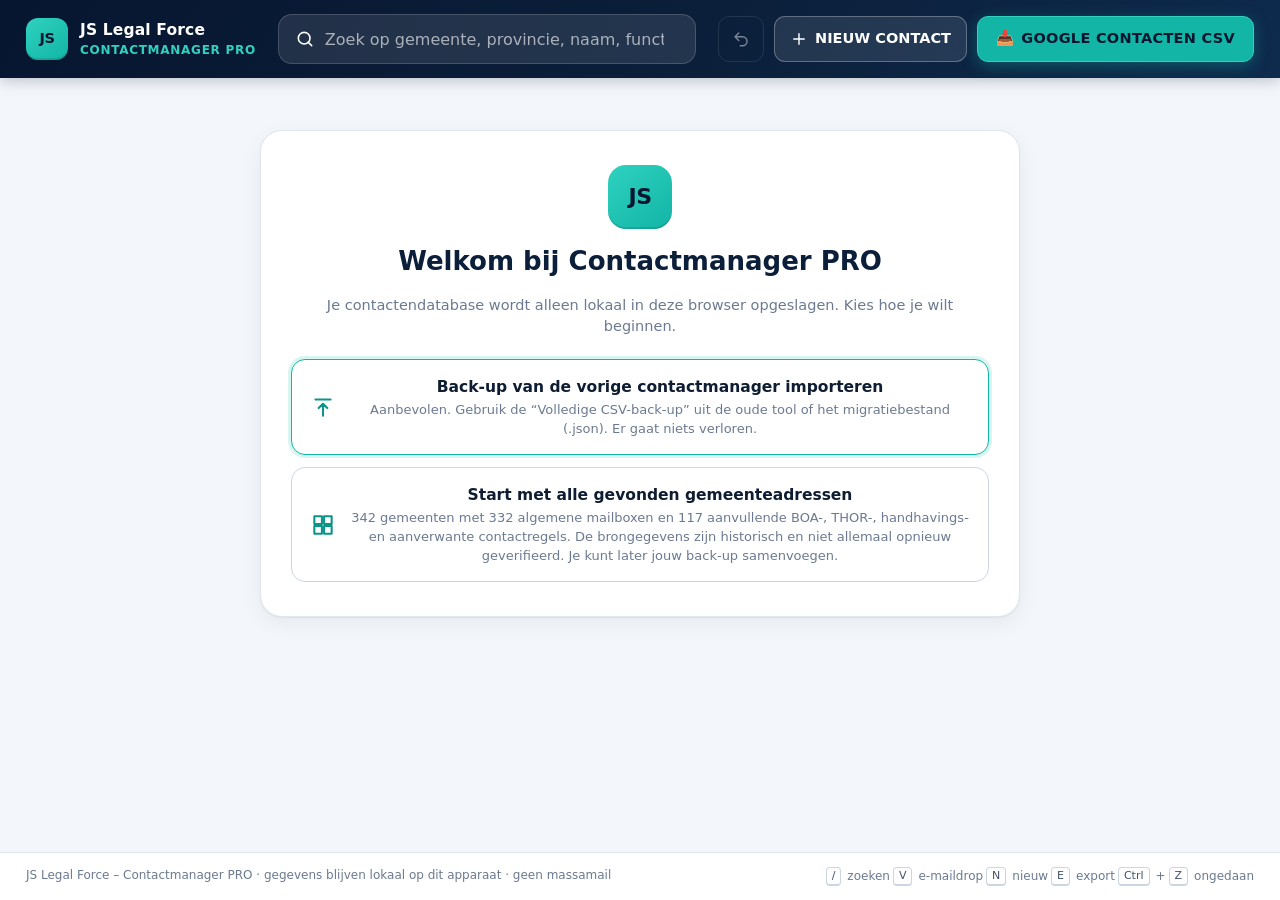
==== contactmanager/index.html @ adba1aff "Publiceer contactmanager versie 456 met vier nieuwe uitsluitingen" ====
<!doctype html>
<html lang="nl">
  <head>
    <meta charset="UTF-8" />
    <meta http-equiv="Content-Security-Policy" content="default-src 'self'; script-src 'self'; style-src 'self' 'unsafe-inline'; img-src 'self' data: blob:; connect-src 'self'; font-src 'self'; object-src 'none'; base-uri 'self'; form-action 'none'" />
    <meta name="viewport" content="width=device-width, initial-scale=1, viewport-fit=cover" />
    <meta name="referrer" content="no-referrer" />
    <meta name="theme-color" content="#0b1f3a" />
    <meta name="description" content="JS Legal Force – Contactmanager PRO: lokaal beheer van BOA- en handhavingscontacten." />
    <link rel="manifest" href="./manifest.webmanifest" />
    <link rel="icon" href="./icon.svg" type="image/svg+xml" />
    <link rel="apple-touch-icon" href="./icon-192.png" />
    <title>Contactmanager PRO – JS Legal Force</title>
    <script type="module" crossorigin src="./assets/index-direct-delete-456.js?v=20261107-456"></script>
    <link rel="stylesheet" crossorigin href="./assets/index-WfJSthUx.css">
  </head>
  <body>
    <div id="root"></div>
    <noscript>Deze applicatie heeft JavaScript nodig.</noscript>
  </body>
</html>
---- contactmanager/assets/index-WfJSthUx.css ----
:root{--navy-900: #071630;--navy-800: #0b1f3a;--navy-700: #13305a;--navy-600: #1d4278;--navy-100: #e6edf7;--teal-600: #0b9488;--teal-500: #12b5a6;--teal-400: #2fd1bf;--teal-100: #d8f6f1;--teal-50: #effcfa;--bg: #f3f6fa;--card: #ffffff;--ink: #0f1d33;--ink-2: #44546b;--muted: #6b7a90;--line: #e1e7ef;--line-2: #ccd6e3;--ok: #10855f;--ok-bg: #e3f6ee;--warn: #a35a00;--warn-bg: #fff2dc;--err: #c0322b;--err-bg: #fde8e7;--blue: #2463c7;--blue-bg: #e7efff;--r: 14px;--shadow: 0 1px 2px rgba(11, 31, 58, .06), 0 6px 22px rgba(11, 31, 58, .06);--shadow-lg: 0 24px 60px rgba(7, 22, 48, .28);--font: "Segoe UI Variable Text", "Segoe UI", system-ui, -apple-system, "Helvetica Neue", Arial, sans-serif;color-scheme:light}*{box-sizing:border-box}html,body{margin:0}body{font-family:var(--font);font-size:14.5px;color:var(--ink);background:var(--bg);-webkit-font-smoothing:antialiased;line-height:1.45}button,input,select,textarea{font:inherit;color:inherit}a{color:var(--teal-600)}code{font-family:ui-monospace,Cascadia Mono,Consolas,monospace;font-size:.9em;background:var(--navy-100);padding:1px 5px;border-radius:5px}kbd{font-family:inherit;font-size:11px;border:1px solid var(--line-2);border-bottom-width:2px;border-radius:4px;padding:0 5px;background:#fff;color:var(--ink-2)}.icon{flex:none}.icon.flip{transform:rotate(180deg)}.muted{color:var(--muted)}.micro{font-size:12px;color:var(--muted)}.small{font-size:13px}.pad{padding:20px 22px}.warn-text{color:var(--warn)}.ok-text{color:var(--ok)}.err-text{color:var(--err)}.row-gap{display:flex;gap:8px;align-items:center;flex-wrap:wrap}.row-gap.end{justify-content:flex-end}.app{min-height:100vh;display:flex;flex-direction:column}.sticky-head{position:sticky;top:0;z-index:30}:root{--head-h: 130px}.topbar{display:grid;grid-template-columns:auto minmax(260px,1fr) auto;gap:22px;align-items:center;padding:14px 26px;background:linear-gradient(120deg,var(--navy-900),var(--navy-800) 55%,#0e2a4d);color:#fff;box-shadow:0 2px 14px #07163040}.brand{display:flex;align-items:center;gap:12px;white-space:nowrap}.brand b{display:block;font-size:15.5px;letter-spacing:.01em}.brand span{display:block;font-size:12px;color:var(--teal-400);font-weight:600;letter-spacing:.06em;text-transform:uppercase}.brandmark{width:42px;height:42px;border-radius:12px;display:grid;place-items:center;font-weight:800;letter-spacing:-.5px;color:var(--navy-900);background:linear-gradient(140deg,var(--teal-400),var(--teal-500));box-shadow:inset 0 -2px #0000001f}.brandmark.big{width:64px;height:64px;font-size:22px;border-radius:18px;margin:0 auto 14px}.searchbar{display:flex;align-items:center;gap:10px;background:#ffffff1a;border:1px solid rgba(255,255,255,.16);border-radius:14px;padding:0 16px;height:50px;transition:.15s}.searchbar:focus-within{background:#fff;color:var(--ink);border-color:var(--teal-400);box-shadow:0 0 0 4px #2fd1bf40}.topbar .searchbar input[type=search]{flex:1;border:0;outline:0;background:transparent;font-size:16px;min-width:0;color:inherit;padding:0;box-shadow:none;height:100%}.searchbar input[type=search]::-webkit-search-cancel-button{cursor:pointer}.searchbar input::placeholder{color:#ffffff9e}.searchbar:focus-within input::placeholder{color:var(--muted)}.top-actions{display:flex;gap:10px;align-items:center}.tabs{display:flex;gap:4px;align-items:center;padding:0 26px;background:#fff;border-bottom:1px solid var(--line);overflow-x:auto}.tabs button{display:flex;gap:8px;align-items:center;border:0;background:none;padding:14px 14px 12px;font-weight:600;color:var(--ink-2);border-bottom:3px solid transparent;cursor:pointer;white-space:nowrap}.tabs button:hover{color:var(--navy-700)}.tabs button.on{color:var(--navy-800);border-bottom-color:var(--teal-500)}.savestate{margin-left:auto;font-size:12.5px;color:var(--muted);display:flex;gap:7px;align-items:center;white-space:nowrap;padding-left:12px}.savestate .dot{width:8px;height:8px;border-radius:50%;background:var(--ok)}.savestate.err{color:var(--err)}.savestate.err .dot{background:var(--err)}.main{flex:1;width:100%;max-width:1560px;margin:0 auto;padding:22px 26px 30px}.foot{display:flex;justify-content:space-between;gap:16px;flex-wrap:wrap;padding:14px 26px;font-size:12px;color:var(--muted);border-top:1px solid var(--line);background:#fff}.kbd-hints{display:flex;gap:6px;align-items:center;flex-wrap:wrap}.kbd-hints kbd+kbd{margin-left:-3px}.loading{min-height:100vh;display:grid;place-content:center;text-align:center;gap:8px;color:var(--muted);padding:20px}.loading .brandmark{margin:0 auto}.btn{display:inline-flex;align-items:center;justify-content:center;gap:7px;height:40px;padding:0 15px;border-radius:11px;border:1px solid var(--line-2);background:#fff;color:var(--navy-800);font-weight:650;cursor:pointer;white-space:nowrap;transition:background .12s,box-shadow .12s,transform .05s;text-decoration:none}.btn:hover{background:var(--navy-100)}.btn:active{transform:translateY(1px)}.btn:disabled{opacity:.45;cursor:not-allowed}.btn:focus-visible,.chip:focus-visible,.tabs button:focus-visible,.stat:focus-visible{outline:3px solid var(--teal-400);outline-offset:2px}.btn.small{height:32px;padding:0 11px;font-size:13px;border-radius:9px}.btn.big{height:48px;padding:0 22px;font-size:15px;letter-spacing:.02em}.btn.primary{background:var(--navy-800);color:#fff;border-color:var(--navy-800)}.btn.primary:hover{background:var(--navy-700)}.btn.teal{background:var(--teal-500);border-color:var(--teal-500);color:var(--navy-900)}.btn.teal:hover{background:var(--teal-400)}.btn.ghost{background:transparent;border-color:transparent}.btn.ghost:hover{background:var(--navy-100)}.btn.danger{color:var(--err)}.btn.add{background:#ffffff1a;color:#fff;border-color:#ffffff47;height:46px}.btn.add:hover{background:#fff3}.btn.google{background:var(--teal-500);color:var(--navy-900);border-color:var(--teal-400);height:46px;padding:0 18px;box-shadow:0 4px 16px #12b5a659;letter-spacing:.02em}.btn.google:hover{background:var(--teal-400)}.btn.ghost-light{background:transparent;color:#fff;border-color:#ffffff38;height:46px;width:46px;padding:0}.btn.ghost-light:hover{background:#ffffff1f}.icon-btn{border:0;background:none;width:36px;height:36px;border-radius:10px;display:grid;place-items:center;cursor:pointer;color:var(--ink-2);flex:none}.icon-btn:hover{background:var(--navy-100)}.linkbtn{border:0;background:none;padding:0;color:var(--teal-600);font-weight:600;cursor:pointer}.linkbtn:hover{text-decoration:underline}.field{display:flex;flex-direction:column;gap:5px;margin-bottom:12px;min-width:0}.field label{font-size:12.5px;font-weight:650;color:var(--ink-2);display:flex;gap:8px;align-items:center;flex-wrap:wrap}input:not([type=checkbox]):not([type=radio]),select,textarea{width:100%;border:1px solid var(--line-2);border-radius:10px;background:#fff;padding:9px 12px;min-height:40px;outline:0;transition:border .12s,box-shadow .12s}input:focus,select:focus,textarea:focus{border-color:var(--teal-500);box-shadow:0 0 0 3px #12b5a633}input.invalid{border-color:#e6a3a0;background:snow}input[data-conf=voorstel]{border-color:#f0c27a;background:#fffcf5}input[data-conf=hoog]{border-color:#9bd8c9}textarea{resize:vertical}select.small{min-height:32px;padding:4px 8px;width:auto;font-size:13px}input[type=checkbox],input[type=radio]{width:17px;height:17px;accent-color:var(--teal-600);cursor:pointer}.check{display:flex;gap:9px;align-items:center;margin:8px 0;cursor:pointer}.hint{font-size:12px;color:var(--muted)}.hint.warn{color:var(--warn)}.grid2{display:grid;grid-template-columns:1fr 1fr;gap:0 14px}.combo{position:relative}.combo-list{position:absolute;z-index:60;top:calc(100% + 4px);left:0;right:0;list-style:none;margin:0;padding:5px;background:#fff;border:1px solid var(--line-2);border-radius:11px;box-shadow:var(--shadow-lg);max-height:290px;overflow:auto;min-width:220px}.combo-list li{display:flex;justify-content:space-between;gap:10px;padding:8px 10px;border-radius:8px;cursor:pointer}.combo-list li small{color:var(--muted)}.combo-list li.active,.combo-list li:hover{background:var(--teal-50)}.badge{display:inline-flex;align-items:center;gap:4px;padding:2px 9px;border-radius:999px;font-size:11.5px;font-weight:650;white-space:nowrap;background:var(--navy-100);color:var(--navy-700);line-height:1.6}.badge.ok{background:var(--ok-bg);color:var(--ok)}.badge.warn{background:var(--warn-bg);color:var(--warn)}.badge.err{background:var(--err-bg);color:var(--err)}.badge.teal{background:var(--teal-100);color:#075e57}.badge.navy{background:var(--blue-bg);color:var(--blue)}.badge.muted{background:#eef1f5;color:var(--muted)}.chip{display:inline-flex;gap:6px;align-items:center;border:1px solid var(--line-2);background:#fff;border-radius:999px;padding:6px 12px;font-size:13px;font-weight:600;cursor:pointer;color:var(--ink-2);text-decoration:none}.chip:hover{border-color:var(--teal-500)}.chip.on{background:var(--navy-800);color:#fff;border-color:var(--navy-800)}.chip.on.ok{background:var(--ok);border-color:var(--ok)}.chip.on.err{background:var(--err);border-color:var(--err)}.chip.on.teal{background:var(--teal-600);border-color:var(--teal-600)}.chips{display:flex;flex-wrap:wrap;gap:6px;margin-top:8px}.srclink{display:inline-flex;gap:4px;align-items:center;font-size:12.5px;font-weight:600;text-decoration:none;max-width:100%;overflow:hidden;text-overflow:ellipsis;white-space:nowrap}.srclink:hover{text-decoration:underline}.info{background:var(--teal-50);border:1px solid var(--teal-100);color:#0d4f4a;padding:12px 14px;border-radius:11px;margin:12px 0}.info.small{font-size:13px}.info.err{background:var(--err-bg);border-color:#f6c5c2;color:var(--err)}.panel{background:var(--card);border:1px solid var(--line);border-radius:var(--r);box-shadow:var(--shadow)}.panel h3{margin:0 0 8px;font-size:16.5px;display:flex;gap:9px;align-items:center}.panel-title{display:flex;justify-content:space-between;align-items:center;margin-bottom:8px}.dash{display:grid;gap:18px}.stats{display:grid;grid-template-columns:repeat(8,minmax(0,1fr));gap:10px}.stat{text-align:left;display:grid;grid-template-columns:auto 1fr;grid-template-areas:"icon val" "label label" "sub sub";gap:0 9px;align-items:center;align-content:start;background:#fff;border:1px solid var(--line);border-radius:12px;padding:12px 13px 11px;box-shadow:var(--shadow);cursor:pointer;transition:.15s;position:relative;overflow:hidden}.stat:after{content:"";position:absolute;left:0;right:0;bottom:0;height:3px;background:var(--navy-700)}.stat.teal:after{background:var(--teal-500)}.stat.ok:after{background:var(--ok)}.stat.warn:after{background:#f0a020}.stat.muted:after{background:#b7c2d0}.stat.blue:after{background:var(--blue)}.stat:hover{transform:translateY(-2px);box-shadow:0 10px 26px #0b1f3a1a;border-color:var(--line-2)}.stat-icon{grid-area:icon;width:30px;height:30px;border-radius:9px;display:grid;place-items:center;background:var(--navy-100);color:var(--navy-700)}.stat-icon .icon{width:17px;height:17px}.stat.teal .stat-icon{background:var(--teal-100);color:var(--teal-600)}.stat.ok .stat-icon{background:var(--ok-bg);color:var(--ok)}.stat.warn .stat-icon{background:var(--warn-bg);color:var(--warn)}.stat.blue .stat-icon{background:var(--blue-bg);color:var(--blue)}.stat-val{grid-area:val;font-size:25px;line-height:1.1;font-weight:780;letter-spacing:-.02em;color:var(--navy-800);font-variant-numeric:tabular-nums}.stat-label{grid-area:label;font-weight:650;color:var(--ink-2);margin-top:7px;font-size:13px;line-height:1.3}.stat-sub{grid-area:sub;font-size:11.5px;color:var(--muted);line-height:1.3;margin-top:2px}.banner{display:flex;gap:14px;align-items:center;flex-wrap:wrap;padding:13px 16px;border-radius:var(--r);background:var(--warn-bg);border:1px solid #f5d9a6;color:#5f3a00}.banner>div{flex:1;min-width:200px}.recent ul{list-style:none;margin:0;padding:0}.recent li{display:flex;justify-content:space-between;gap:10px;align-items:center;padding:10px 6px;border-top:1px solid var(--line);cursor:pointer;border-radius:8px}.recent li:hover{background:var(--bg)}.recent li small{display:block;color:var(--muted);font-size:12.5px}.recent li b{word-break:break-all}.drop-panel{background:#fff;border-radius:calc(var(--r) + 4px);border:1px solid var(--line);box-shadow:var(--shadow);overflow:hidden}.dropzone{padding:20px 22px;background:linear-gradient(180deg,var(--teal-50),#fff 70%);border-bottom:1px solid var(--line);transition:.15s}.dropzone.dragging{background:var(--teal-100);box-shadow:inset 0 0 0 3px var(--teal-500)}.drop-title{display:flex;gap:10px;align-items:center;font-size:19px;font-weight:800;letter-spacing:.02em;color:var(--navy-800);margin-bottom:12px}.drop-title .icon{color:var(--teal-600)}.dropzone textarea{min-height:128px;border:2px dashed #9fdcd3;background:#fff;font-size:15px;border-radius:14px;padding:14px 16px}.dropzone textarea:focus{border-style:solid;border-color:var(--teal-500)}.dropzone.has-rows textarea{min-height:70px}.drop-tools{display:flex;gap:14px;justify-content:space-between;align-items:flex-end;flex-wrap:wrap;margin-top:12px}.drop-opts{display:grid;grid-template-columns:minmax(200px,260px) minmax(220px,340px);gap:12px;flex:1}.drop-opts .field{margin:0}.drop-buttons{display:flex;gap:8px;flex-wrap:wrap}.review{padding:18px 22px 16px}.review-head h3{margin:0;font-size:17px}.review-head p{margin:4px 0 12px;font-size:13px}.review-foot{display:flex;justify-content:space-between;gap:12px;align-items:center;flex-wrap:wrap;border-top:1px solid var(--line);margin-top:12px;padding-top:14px}.review-list{display:grid;gap:8px;max-height:560px;overflow:auto;padding:2px}.rrow{display:grid;grid-template-columns:22px minmax(190px,1.4fr) minmax(170px,1fr) minmax(130px,1fr) minmax(130px,1fr) minmax(150px,.9fr) 128px;gap:8px;align-items:center;padding:9px 10px;border:1px solid var(--line);border-radius:12px;background:#fff}.rrow.off{opacity:.55}.rrow .rmail b{word-break:break-all;font-size:13.5px}.rrow input:not([type=checkbox]),.rrow select{min-height:36px;padding:6px 9px;font-size:13.5px}.rrow .rdup{grid-column:2 / -1}.rstatus{text-align:right}.single{border:1px solid var(--line);border-radius:14px;padding:16px;background:#fbfdfe}.single-mail{display:flex;gap:8px;align-items:center;font-size:17px;margin-bottom:14px;color:var(--navy-800);word-break:break-all}.dup{display:flex;gap:10px;align-items:flex-start;background:var(--warn-bg);border:1px solid #f5d9a6;border-radius:11px;padding:10px 12px;color:#5f3a00;margin:8px 0}.dup .icon{margin-top:2px;color:var(--warn)}.seg{display:inline-flex;flex-wrap:wrap;gap:4px;margin-top:8px}.seg button{border:1px solid #e8c88c;background:#fff;border-radius:8px;padding:5px 10px;font-size:12.5px;font-weight:600;cursor:pointer}.seg button.on{background:var(--navy-800);color:#fff;border-color:var(--navy-800)}.ctx{margin-top:8px;font-size:13px;color:var(--ink-2)}.ctx summary{cursor:pointer;color:var(--muted)}.ctx p{background:var(--bg);padding:10px 12px;border-radius:9px;white-space:pre-wrap;margin:6px 0 0}.contacts{display:flex;flex-direction:column;height:calc(100vh - var(--head-h) - 48px);min-height:460px}.filters{display:flex;gap:8px;flex-wrap:wrap;padding:14px 16px;border-bottom:1px solid var(--line)}.filters select{width:auto;min-width:150px;flex:1 1 150px;max-width:250px;min-height:38px;padding:6px 10px}.filter-note{padding:8px 16px;background:var(--teal-50);font-size:13.5px;border-bottom:1px solid var(--line)}.tablebar{display:flex;gap:16px;align-items:center;padding:8px 16px;border-bottom:1px solid var(--line);flex-wrap:wrap;min-height:50px}.tablebar .check{margin:0;font-size:13.5px}.bulk{display:flex;gap:6px;align-items:center;flex-wrap:wrap;margin-left:auto;background:var(--navy-100);padding:5px 8px;border-radius:11px}.thead,.trow{display:grid;grid-template-columns:36px minmax(140px,1fr) minmax(170px,1.3fr) minmax(200px,1.5fr) 170px minmax(110px,.7fr) 200px;gap:10px;align-items:center;padding:0 16px}.thead{font-size:11.5px;text-transform:uppercase;letter-spacing:.06em;color:var(--muted);font-weight:700;height:36px;background:#f8fafc;border-bottom:1px solid var(--line)}.vscroll{flex:1;overflow:auto;position:relative;contain:strict}.trow{position:absolute;left:0;right:0;border-bottom:1px solid var(--line);cursor:pointer;background:#fff}.trow:hover{background:#f7fafd}.trow.sel{background:var(--teal-50)}.trow.old{opacity:.6}.trow:focus-visible{outline:2px solid var(--teal-500);outline-offset:-2px}.trow>span{min-width:0;overflow:hidden}.trow b,.trow small{display:block;white-space:nowrap;overflow:hidden;text-overflow:ellipsis}.trow small{font-size:12px;color:var(--muted)}.t-mail{font-family:ui-monospace,Cascadia Mono,Consolas,monospace;font-size:12.8px;white-space:nowrap;overflow:hidden;text-overflow:ellipsis;color:var(--navy-700)}.t-status{display:flex;gap:4px;flex-wrap:wrap}.star{color:#e3a008}.empty{padding:40px 20px;text-align:center;color:var(--muted)}.empty.big{display:grid;place-items:center;gap:4px;min-height:340px;color:#9aa7b8}.muni-layout{display:grid;grid-template-columns:minmax(320px,1fr) minmax(360px,1.15fr);gap:18px;align-items:start}.muni-list{display:flex;flex-direction:column;height:calc(100vh - var(--head-h) - 48px);min-height:460px}.muni-tools{display:grid;grid-template-columns:1fr 180px;gap:8px;padding:14px 14px 8px}.muni-download{display:flex;align-items:center;flex-wrap:wrap;gap:10px;padding:0 14px 12px}.muni-download .btn{white-space:nowrap}.muni-download .micro{flex:1;min-width:180px}.legend{display:flex;gap:6px;flex-wrap:wrap;padding:0 14px 12px;border-bottom:1px solid var(--line)}.legend .chip.on{background:var(--navy-800)}.dot{display:inline-block;width:10px;height:10px;border-radius:50%;flex:none}.dot.direct{background:var(--teal-500)}.dot.algemeen{background:#f0a020}.dot.geen{background:var(--err)}.lvl-text.direct{color:var(--teal-600)}.lvl-text.algemeen{color:var(--warn)}.lvl-text.geen{color:var(--err)}.muni-grid{flex:1;overflow:auto;padding:8px;display:grid;grid-template-columns:repeat(auto-fill,minmax(190px,1fr));gap:6px;align-content:start}.muni{display:flex;gap:10px;align-items:center;text-align:left;border:1px solid var(--line);background:#fff;border-radius:10px;padding:9px 11px;cursor:pointer}.muni:hover{border-color:var(--teal-500)}.muni.on{border-color:var(--navy-800);background:var(--navy-100)}.mname{flex:1;min-width:0;font-weight:650;overflow:hidden;text-overflow:ellipsis;white-space:nowrap}.mname small{display:block;font-weight:500;color:var(--muted);font-size:11.5px}.mcount{font-size:12px;font-weight:700;background:var(--bg);border-radius:999px;padding:1px 8px;color:var(--ink-2)}.muni-detail{position:sticky;top:calc(var(--head-h) + 22px);max-height:calc(100vh - var(--head-h) - 48px);overflow:auto}.detail-head{display:flex;gap:10px;align-items:flex-start;padding:20px 22px 6px}.detail-head h2{margin:0;font-size:22px;letter-spacing:-.01em}.detail-head p{margin:2px 0 0}.detail-head .back{display:none}.detail-actions{display:flex;gap:8px;flex-wrap:wrap;padding:10px 22px 14px;border-bottom:1px solid var(--line)}.detail-list{list-style:none;margin:0;padding:8px 12px 16px}.detail-list li{display:flex;gap:8px;align-items:flex-start;padding:12px 8px;border-bottom:1px solid var(--line);border-radius:10px}.detail-list li.pref{background:#fffbea}.dl-main{flex:1;min-width:0;cursor:pointer}.dl-top{display:flex;gap:8px;align-items:center;flex-wrap:wrap}.dl-top b{word-break:break-all}.dl-meta{display:flex;gap:6px;flex-wrap:wrap;align-items:center;margin-top:6px}.star-btn{border:0;background:none;cursor:pointer;color:#c5ccd6;padding:4px;border-radius:8px}.star-btn:hover{color:#e3a008;background:#fff7d6}.star-btn.on{color:#e3a008}.star-btn.on svg{fill:#f5c542}.menu-wrap{position:relative}.menu{position:absolute;z-index:50;top:calc(100% + 6px);left:0;min-width:270px;background:#fff;border:1px solid var(--line-2);border-radius:12px;box-shadow:var(--shadow-lg);padding:6px}.menu button{display:flex;gap:8px;align-items:center;width:100%;text-align:left;border:0;background:none;padding:9px 10px;border-radius:8px;cursor:pointer}.menu button:hover{background:var(--teal-50)}.menu-title{font-size:12px;color:var(--muted);padding:6px 10px;font-weight:650}.menu-foot{font-size:12px;color:var(--muted);padding:8px 10px 4px;border-top:1px solid var(--line);margin-top:4px}.data-layout{display:grid;grid-template-columns:1fr 1fr;gap:18px;align-items:start}.filedrop{display:grid;place-items:center;gap:4px;text-align:center;border:2px dashed var(--line-2);border-radius:14px;padding:26px 16px;cursor:pointer;background:#fafcfe}.filedrop:hover,.filedrop.dragging{border-color:var(--teal-500);background:var(--teal-50)}.filedrop .muted{font-size:12.5px}.import-preview{margin-top:14px;border:1px solid var(--line);border-radius:12px;padding:14px}.ip-head{display:flex;gap:8px;align-items:center}.ip-stats{margin:8px 0;padding-left:20px}.radios{border:0;padding:0;margin:4px 0 10px;display:grid;gap:6px}.radios legend{font-weight:700;margin-bottom:8px;font-size:13px;color:var(--ink-2)}.radios label{display:flex;gap:10px;align-items:center;border:1px solid var(--line);border-radius:11px;padding:10px 12px;cursor:pointer}.radios label.on{border-color:var(--teal-500);background:var(--teal-50)}.steps{padding-left:20px;margin:10px 0;display:grid;gap:8px}table.simple{width:100%;border-collapse:collapse;font-size:13.5px}table.simple th{text-align:left;font-size:11.5px;text-transform:uppercase;color:var(--muted);letter-spacing:.05em;padding:8px 6px;border-bottom:1px solid var(--line)}table.simple td{padding:9px 6px;border-bottom:1px solid var(--line);vertical-align:top}.overlay{position:fixed;inset:0;z-index:100;background:#07163080;display:grid;place-items:center;padding:18px;animation:fade .12s ease-out}@keyframes fade{0%{opacity:0}}@keyframes slide{0%{transform:translate(30px);opacity:0}}.modal{width:min(640px,100%);max-height:calc(100vh - 36px);background:#fff;border-radius:18px;box-shadow:var(--shadow-lg);display:flex;flex-direction:column;overflow:hidden}.modal.wide{width:min(980px,100%)}.modal-head{display:flex;justify-content:space-between;gap:12px;align-items:flex-start;padding:18px 22px 12px;border-bottom:1px solid var(--line)}.modal-head h2{margin:0;font-size:19px;word-break:break-word}.modal-head p{margin:3px 0 0;color:var(--muted);font-size:13px;display:flex;gap:6px;align-items:center;flex-wrap:wrap;word-break:break-all}.modal-body{padding:16px 22px;overflow:auto;flex:1}.modal-foot{display:flex;justify-content:space-between;gap:10px;align-items:center;flex-wrap:wrap;padding:12px 22px 16px;border-top:1px solid var(--line);background:#fafcfe}.drawer-overlay{place-items:stretch end;padding:0}.drawer{outline:none;width:min(620px,100vw);height:100vh;background:#fff;display:flex;flex-direction:column;box-shadow:var(--shadow-lg);animation:slide .16s ease-out}.quick-actions{display:flex;gap:6px;flex-wrap:wrap;padding:12px 22px;border-bottom:1px solid var(--line)}.more-fields{margin-top:6px}.more-fields summary{cursor:pointer;font-weight:650;color:var(--ink-2);padding:6px 0}dl.meta{display:grid;grid-template-columns:170px 1fr;gap:6px 10px;font-size:13px;margin:10px 0 0}dl.meta dt{color:var(--muted)}dl.meta dd{margin:0;word-break:break-all}.quickadd .dup{margin-top:0}.welcome{display:grid;place-items:center;padding:30px 0}.welcome-card{width:min(760px,100%);text-align:center;background:#fff;border:1px solid var(--line);border-radius:22px;box-shadow:var(--shadow);padding:34px 30px}.welcome-card h1{margin:0 0 6px;font-size:26px;color:var(--navy-800)}.choices{display:grid;gap:12px;margin-top:22px;text-align:left}.choice{display:grid;grid-template-columns:auto 1fr;grid-template-areas:"i t" "i s";gap:2px 14px;align-items:center;padding:16px 18px;border:1px solid var(--line-2);border-radius:14px;background:#fff;cursor:pointer}.choice .icon{grid-area:i;color:var(--teal-600)}.choice b{grid-area:t;font-size:15.5px}.choice span{grid-area:s;color:var(--muted);font-size:13px}.choice:hover{border-color:var(--teal-500);background:var(--teal-50)}.choice.primary{border-color:var(--teal-500);box-shadow:0 0 0 3px var(--teal-100)}.welcome .import{text-align:left;margin-top:18px}.toasts{position:fixed;z-index:200;top:calc(var(--head-h) + 12px);right:18px;display:grid;gap:8px;width:min(420px,calc(100vw - 24px));pointer-events:none}.toast{pointer-events:auto}.toast{display:flex;gap:12px;align-items:center;background:var(--navy-800);color:#fff;padding:12px 14px 12px 16px;border-radius:12px;box-shadow:var(--shadow-lg);animation:fade .15s;border-left:4px solid var(--teal-400)}.toast span{flex:1}.toast.warn{border-left-color:#f0a020}.toast.err{border-left-color:#ff6b62}.toast button{border:0;background:#ffffff24;color:#fff;font-weight:700;padding:6px 10px;border-radius:8px;cursor:pointer;white-space:nowrap}.toast button.x{background:none;padding:4px}@media (max-width: 1280px){.stats{grid-template-columns:repeat(4,minmax(0,1fr))}}@media (max-width: 1200px){.topbar{grid-template-columns:auto 1fr}.top-actions{grid-column:1 / -1;justify-content:flex-end}.rrow{grid-template-columns:22px 1fr 1fr}.rrow .rmail{grid-column:2 / -1}.rrow .rstatus{text-align:left}.thead,.trow{grid-template-columns:36px minmax(130px,1fr) minmax(150px,1.2fr) minmax(190px,1.5fr) 170px 180px}.thead span:nth-child(6),.t-src{display:none}}@media (max-width: 960px){.muni-layout{grid-template-columns:1fr}.muni-detail{display:none;position:fixed;inset:0;z-index:90;max-height:none;border-radius:0}.muni-detail.open{display:block}.detail-head .back{display:grid}.data-layout{grid-template-columns:1fr}.drop-opts{grid-template-columns:1fr 1fr}}@media (max-width: 760px){body{font-size:15px}.topbar{padding:10px 12px;gap:10px;grid-template-columns:1fr auto}.brand span{display:none}.brand b{font-size:14px}.brandmark{width:36px;height:36px;border-radius:10px}.searchbar{grid-column:1 / -1;grid-row:2;height:46px}.searchbar input{font-size:16px}.top-actions{grid-column:2;grid-row:1;gap:6px}.top-actions .btn span{display:none}.btn.add,.btn.google,.btn.ghost-light{height:40px;padding:0 12px}.btn.ghost-light{width:40px;padding:0}.tabs{padding:0 6px}.tabs button{padding:12px 10px 10px}.tabs button span{font-size:13.5px}.savestate{display:none}.main{padding:14px 12px 24px}.stats{gap:8px;grid-template-columns:repeat(2,minmax(0,1fr))}.dash>.drop-panel{order:-1}.stat{padding:12px 14px}.stat-val{font-size:22px}.dropzone,.review{padding:14px}.drop-title{font-size:16px}.drop-opts{grid-template-columns:1fr}.drop-buttons{width:100%}.drop-buttons .btn{flex:1}.grid2{grid-template-columns:1fr}.rrow{grid-template-columns:22px 1fr}.rrow>*:not(:first-child){grid-column:2}.review-foot .row-gap{width:100%}.review-foot .btn.big{flex:1}.contacts,.muni-list{height:calc(100vh - var(--head-h) - 30px);min-height:420px}.filters{padding:10px}.filters select{max-width:none;flex:1 1 45%;min-width:0}.thead{display:none}.trow{grid-template-columns:28px 1fr auto;grid-template-areas:"c m s" "c p s" "c e e";gap:0 10px;padding:8px 12px;align-content:center}.trow>span:first-child{grid-area:c;align-self:start;padding-top:2px}.t-muni{grid-area:m}.t-person{grid-area:p}.t-mail{grid-area:e;font-size:12.5px}.t-type{display:none}.t-status{grid-area:s;flex-direction:column;align-items:flex-end}.bulk{margin-left:0;width:100%}.muni-tools{grid-template-columns:1fr}.muni-grid{grid-template-columns:1fr 1fr}.modal{max-height:calc(100vh - 20px);border-radius:16px}.overlay{padding:10px}.modal-head,.modal-body,.modal-foot{padding-left:16px;padding-right:16px}.modal-foot .btn.big{flex:1}dl.meta{grid-template-columns:1fr}.foot{padding:12px}.kbd-hints{display:none}.toasts{inset:auto 12px 12px;width:auto}.welcome-card{padding:24px 16px}}@media (prefers-reduced-motion: reduce){*{animation:none!important;transition:none!important}}
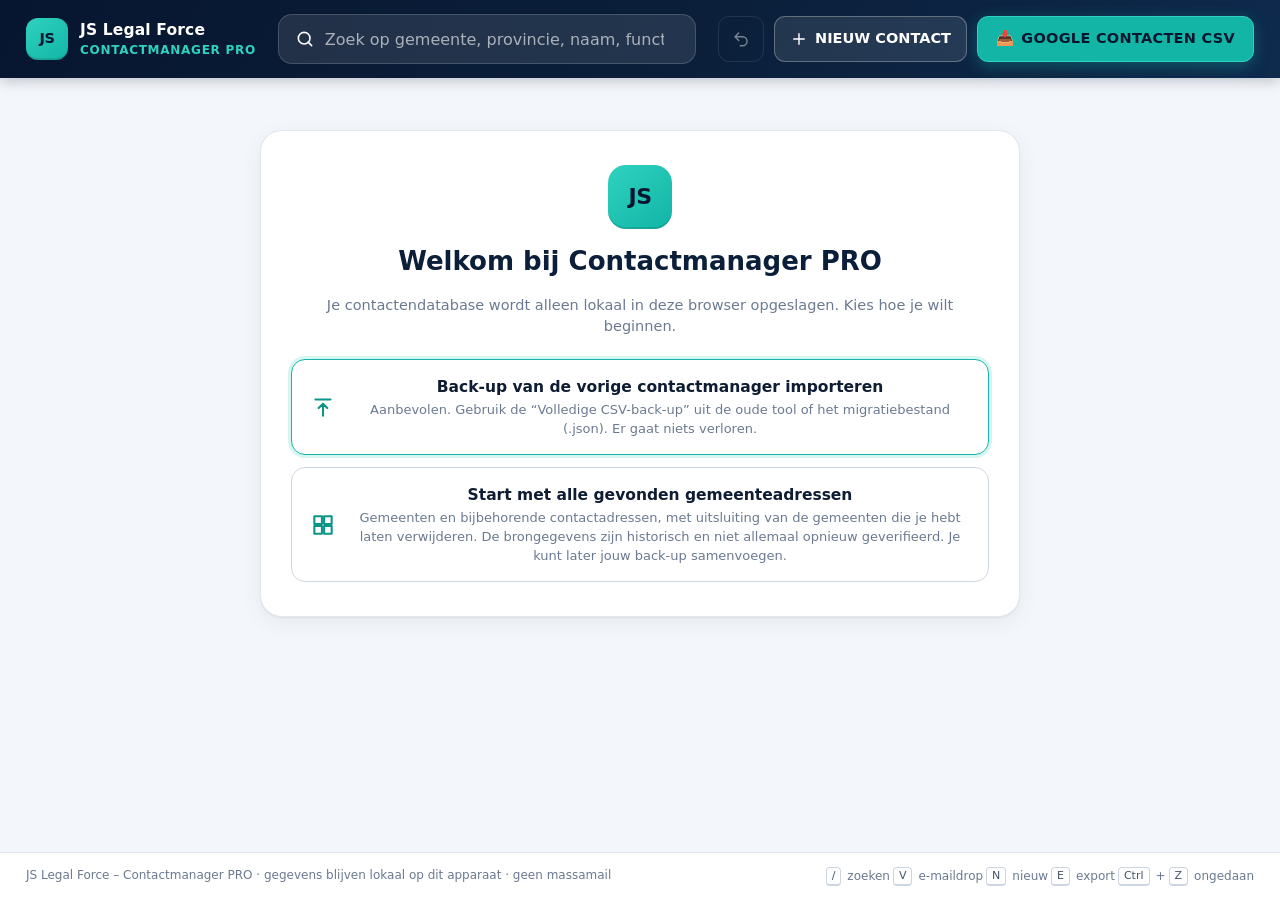
==== commit 7e71e84b: "Publiceer volledige verwijdering van uitgesloten gemeenten in contactmanager v459" ====
--- a/contactmanager/index.html
+++ b/contactmanager/index.html
@@ -11,7 +11,7 @@
     <link rel="icon" href="./icon.svg" type="image/svg+xml" />
     <link rel="apple-touch-icon" href="./icon-192.png" />
     <title>Contactmanager PRO – JS Legal Force</title>
-    <script type="module" crossorigin src="./assets/index-direct-delete-456.js?v=20261107-456"></script>
+    <script type="module" crossorigin src="./assets/index-direct-delete-459.js?v=20261107-459"></script>
     <link rel="stylesheet" crossorigin href="./assets/index-WfJSthUx.css">
   </head>
   <body>
